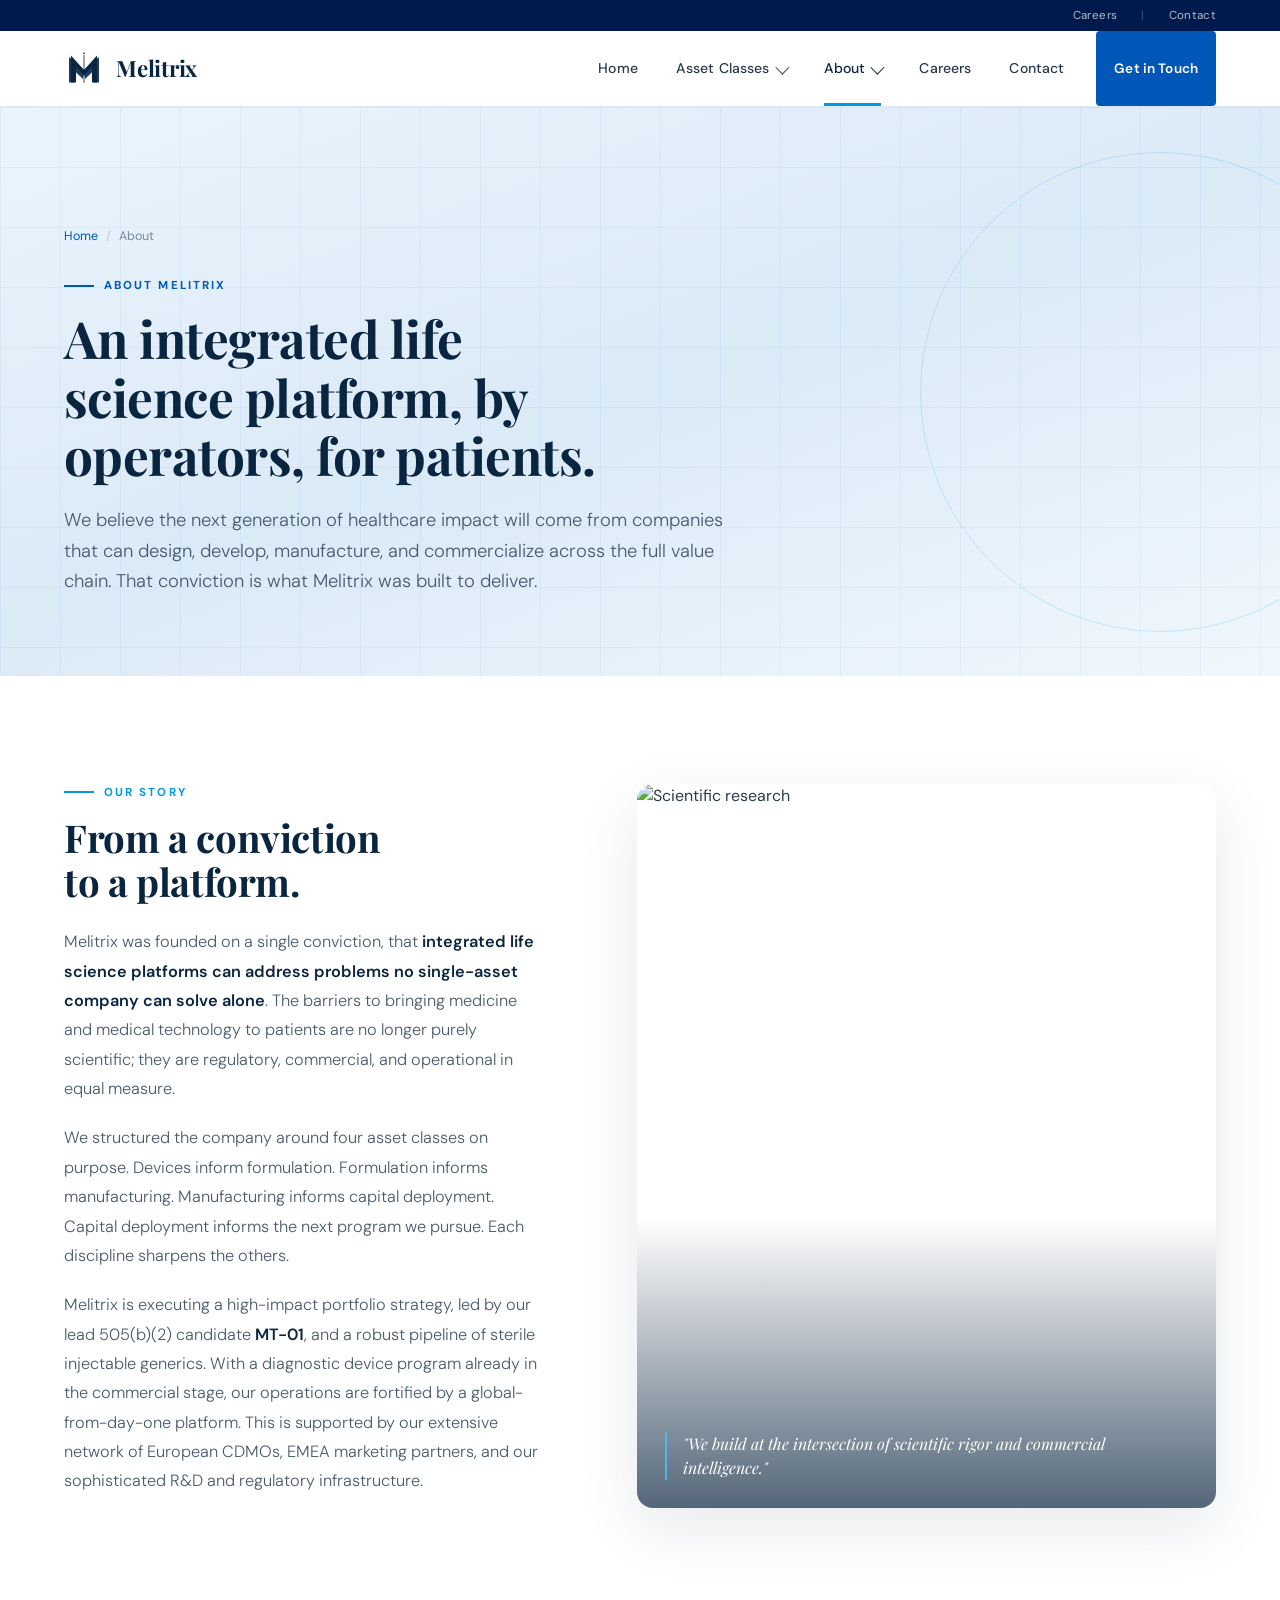
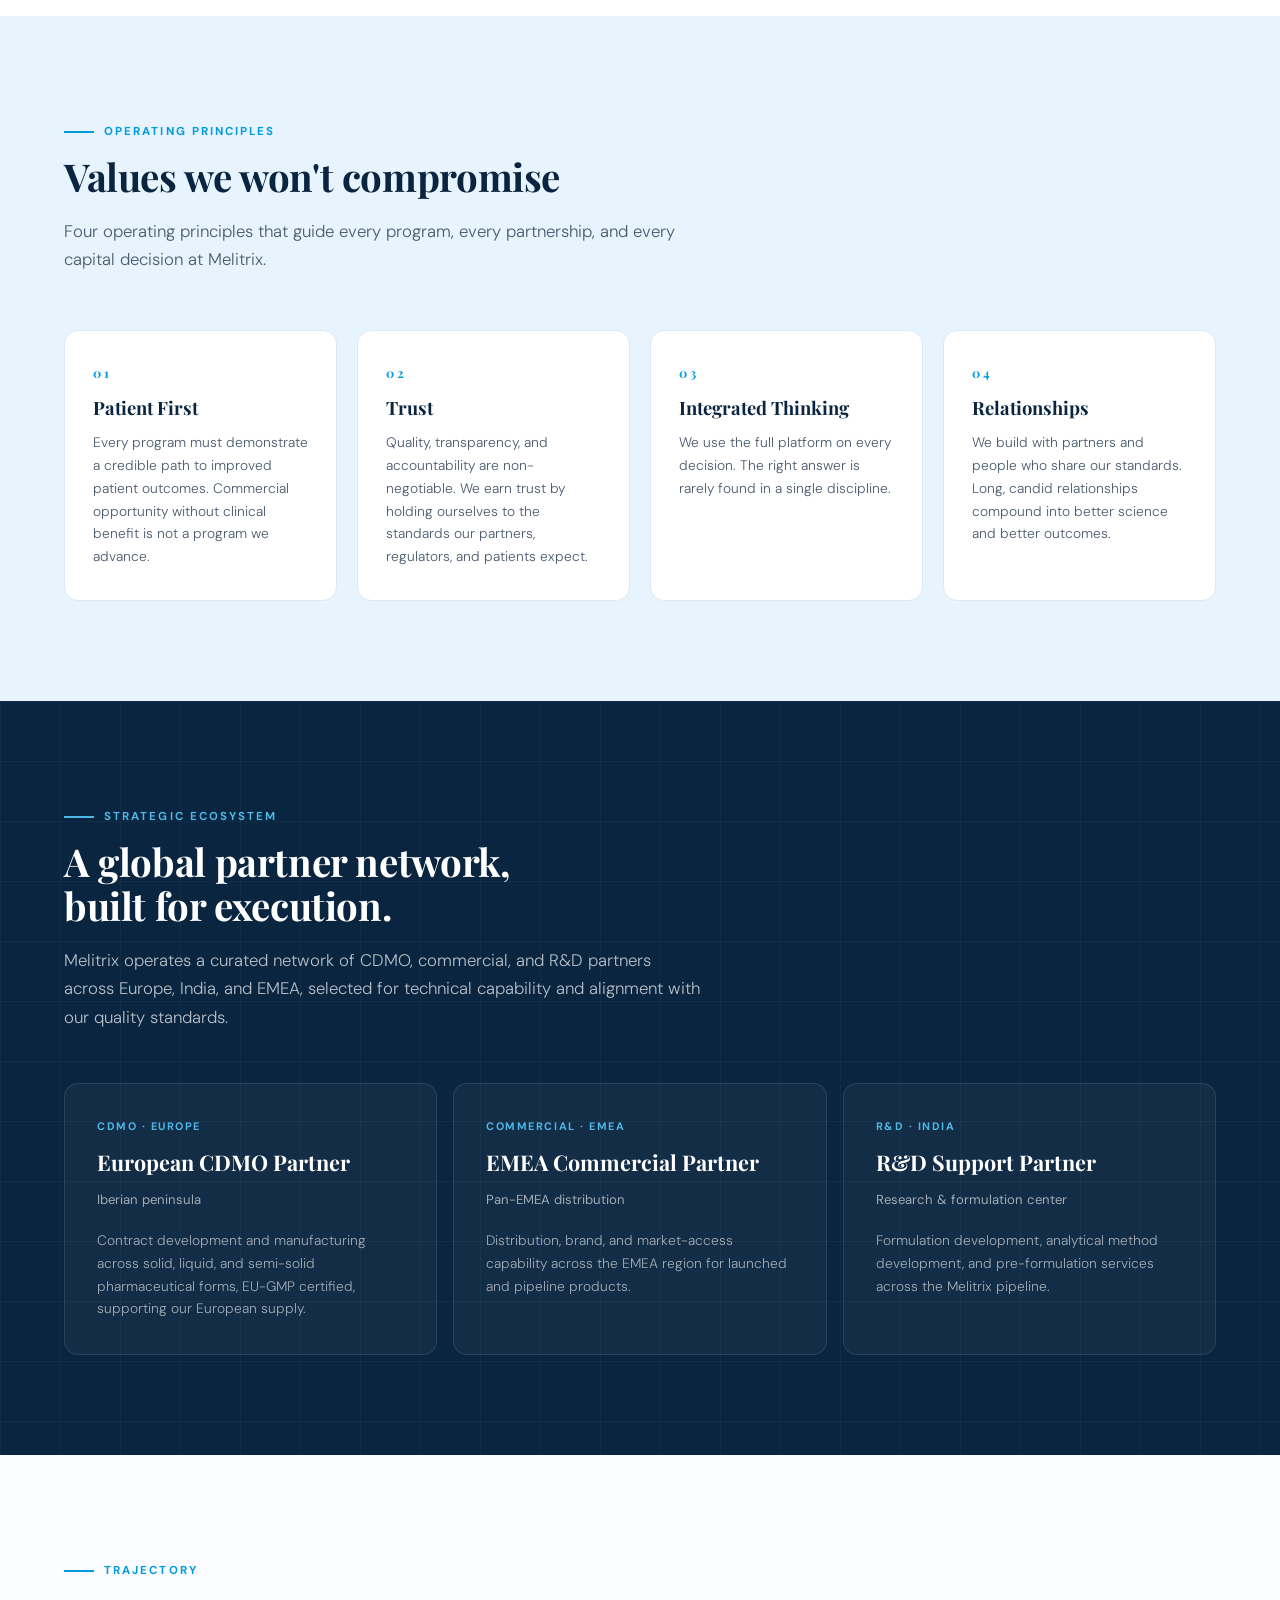
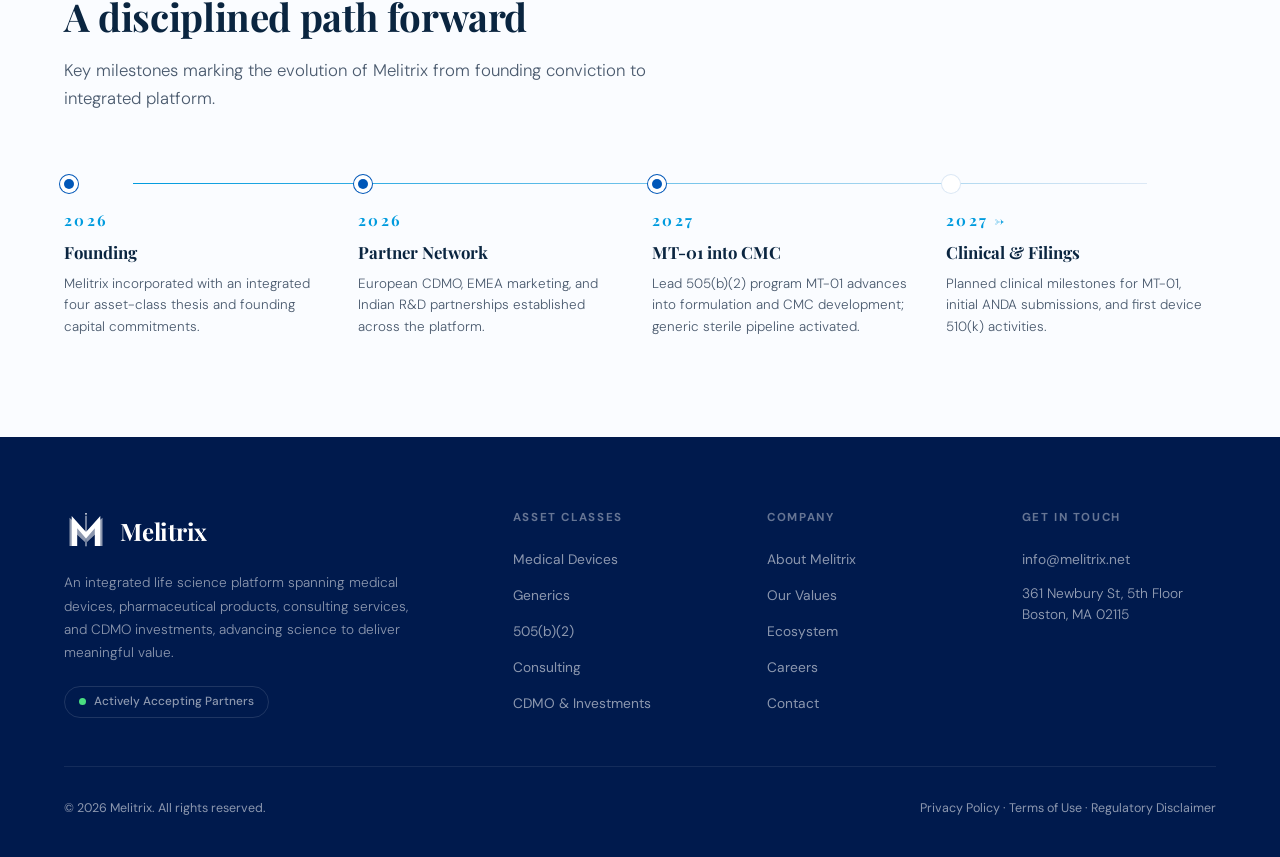
==== about.html @ f3d728bd "chore: initial site, 5 pages, static deploy ready" ====
<!DOCTYPE html>
<html lang="en">
<head>
<meta charset="UTF-8">
<meta name="viewport" content="width=device-width, initial-scale=1.0">
<title>Melitrix, About & Leadership</title>
<link href="https://fonts.googleapis.com/css2?family=Playfair+Display:wght@400;600;700&family=DM+Sans:ital,wght@0,300;0,400;0,500;0,600;1,300&display=swap" rel="stylesheet">
<link rel="stylesheet" href="assets/shared.css?v=2">
<style>
  /* ── STORY ── */
  .story-section { background: white; padding: 100px 5%; }
  .story-inner {
    max-width: 1240px; margin: 0 auto;
    display: grid; grid-template-columns: 1fr 1.2fr;
    gap: 90px; align-items: center;
  }
  .story-text p {
    font-size: 1.02rem;
    line-height: 1.8;
    color: var(--slate);
    font-weight: 300;
    margin-bottom: 20px;
    text-wrap: pretty;
  }
  .story-text p strong { color: var(--navy); font-weight: 600; }
  .story-image {
    position: relative;
    border-radius: 16px;
    overflow: hidden;
    aspect-ratio: 4 / 5;
    box-shadow: var(--shadow-lg);
  }
  .story-image img { width: 100%; height: 100%; object-fit: cover; }
  .story-image::after {
    content: '';
    position: absolute; bottom: 0; left: 0; right: 0;
    height: 40%;
    background: linear-gradient(180deg, transparent, rgba(10,37,64,0.7));
  }
  .story-image-quote {
    position: absolute;
    bottom: 28px; left: 28px; right: 28px;
    color: white;
    font-family: 'Playfair Display', serif;
    font-size: 1rem;
    font-style: italic;
    line-height: 1.5;
    z-index: 2;
    border-left: 2px solid var(--sky-light);
    padding-left: 16px;
  }

  /* ── VALUES ── */
  .values-section { background: var(--ice); padding: 100px 5%; }
  .values-grid {
    display: grid;
    grid-template-columns: repeat(4, 1fr);
    gap: 20px;
    margin-top: 56px;
  }
  .value-card {
    background: white;
    border: 1px solid var(--border);
    border-radius: 14px;
    padding: 32px 28px;
    transition: transform 0.2s, box-shadow 0.2s, border-color 0.2s;
  }
  .value-card:hover {
    transform: translateY(-4px);
    border-color: var(--sky);
    box-shadow: var(--shadow-md);
  }
  .value-num {
    font-family: 'Playfair Display', serif;
    font-size: 0.8rem;
    font-weight: 700;
    letter-spacing: 0.2em;
    color: var(--sky);
    margin-bottom: 12px;
  }
  .value-title {
    font-family: 'Playfair Display', serif;
    font-size: 1.15rem;
    font-weight: 700;
    color: var(--navy);
    margin-bottom: 10px;
  }
  .value-text {
    font-size: 0.86rem;
    line-height: 1.65;
    color: var(--slate);
    font-weight: 300;
  }

  /* ── FOUNDER CARD ── */
  .founder-card {
    margin-top: 56px;
    background: white;
    border: 1px solid var(--border);
    border-radius: 20px;
    overflow: hidden;
    box-shadow: var(--shadow-md);
    position: relative;
  }
  .founder-inner {
    display: grid;
    grid-template-columns: 420px 1fr;
    gap: 0;
    align-items: stretch;
  }
  .founder-portrait {
    position: relative;
    aspect-ratio: 4 / 5;
    background: linear-gradient(160deg, #f4f7fb 0%, #e6ecf3 100%);
    overflow: hidden;
    align-self: start;
  }
  .founder-portrait img {
    width: 100%;
    height: 100%;
    object-fit: cover;
    display: block;
  }
  .founder-portrait-meta {
    position: absolute;
    top: 28px;
    left: 28px;
    font-size: 0.7rem;
    font-weight: 700;
    letter-spacing: 0.18em;
    text-transform: uppercase;
    color: white;
    background: rgba(10, 37, 64, 0.82);
    backdrop-filter: blur(6px);
    -webkit-backdrop-filter: blur(6px);
    padding: 8px 14px;
    border-radius: 100px;
    z-index: 2;
    white-space: nowrap;
  }
  .founder-body {
    padding: 56px 60px 52px;
    display: flex;
    flex-direction: column;
    justify-content: center;
  }
  .founder-name {
    font-family: 'Playfair Display', serif;
    font-size: 2.4rem;
    font-weight: 700;
    color: var(--navy);
    letter-spacing: -0.02em;
    margin-bottom: 6px;
  }
  .founder-role {
    font-size: 0.8rem;
    font-weight: 700;
    color: var(--sky);
    letter-spacing: 0.12em;
    text-transform: uppercase;
    margin-bottom: 28px;
  }
  .founder-lede {
    font-size: 1rem;
    line-height: 1.75;
    color: var(--slate);
    font-weight: 300;
    margin-bottom: 18px;
    text-wrap: pretty;
    max-width: 620px;
  }
  .founder-lede strong {
    color: var(--navy);
    font-weight: 600;
  }
  .founder-quote {
    margin: 14px 0 0;
    padding: 22px 26px;
    border-left: 3px solid var(--sky);
    background: var(--paper);
    font-family: 'Playfair Display', serif;
    font-size: 1.1rem;
    font-style: italic;
    line-height: 1.55;
    color: var(--navy);
    max-width: 620px;
    border-radius: 0 10px 10px 0;
    text-wrap: pretty;
  }
  @media (max-width: 900px) {
    .founder-inner { grid-template-columns: 1fr; }
    .founder-portrait { min-height: 460px; aspect-ratio: 4 / 5; }
    .founder-body { padding: 40px 30px; }
    .founder-name { font-size: 1.8rem; }
  }

  /* ── LEADERSHIP ── */
  .leader-section { background: white; padding: 100px 5%; }
  .leader-grid {
    display: grid;
    grid-template-columns: repeat(3, 1fr);
    gap: 32px;
    margin-top: 56px;
  }
  .leader-card {
    background: white;
    border: 1px solid var(--border);
    border-radius: 14px;
    overflow: hidden;
    display: flex; flex-direction: column;
    transition: transform 0.2s, box-shadow 0.2s;
  }
  .leader-card:hover { transform: translateY(-4px); box-shadow: var(--shadow-md); }
  .leader-photo {
    aspect-ratio: 4 / 3;
    background: linear-gradient(135deg, var(--navy) 0%, var(--blue) 60%, var(--sky) 100%);
    position: relative;
    overflow: hidden;
  }
  .leader-photo img {
    width: 100%; height: 100%; object-fit: cover;
  }
  .leader-photo.placeholder {
    display: flex; align-items: center; justify-content: center;
  }
  .leader-photo.placeholder::before {
    content: '';
    position: absolute; inset: 0;
    background-image:
      linear-gradient(rgba(255,255,255,0.05) 1px, transparent 1px),
      linear-gradient(90deg, rgba(255,255,255,0.05) 1px, transparent 1px);
    background-size: 20px 20px;
  }
  .leader-initials {
    font-family: 'Playfair Display', serif;
    font-size: 3.5rem;
    font-weight: 700;
    color: rgba(255,255,255,0.9);
    position: relative;
    z-index: 2;
  }
  .leader-body { padding: 26px 28px; flex: 1; display: flex; flex-direction: column; }
  .leader-name {
    font-family: 'Playfair Display', serif;
    font-size: 1.3rem;
    font-weight: 700;
    color: var(--navy);
    margin-bottom: 4px;
  }
  .leader-role {
    font-size: 0.85rem;
    color: var(--sky);
    font-weight: 600;
    letter-spacing: 0.02em;
    margin-bottom: 14px;
  }
  .leader-bio {
    font-size: 0.85rem;
    line-height: 1.65;
    color: var(--slate);
    font-weight: 300;
    margin-bottom: 18px;
    flex: 1;
  }
  .leader-creds {
    display: flex; gap: 6px; flex-wrap: wrap;
  }
  .cred-pill {
    font-size: 0.68rem;
    font-weight: 600;
    letter-spacing: 0.04em;
    padding: 4px 10px;
    border-radius: 100px;
    background: var(--ice);
    color: var(--blue);
    border: 1px solid var(--border);
  }

  /* ── PARTNERS ── */
  .partner-section { background: var(--navy); color: white; padding: 100px 5%; position: relative; overflow: hidden; }
  .partner-section::before {
    content: ''; position: absolute; inset: 0;
    background-image:
      linear-gradient(rgba(255,255,255,0.03) 1px, transparent 1px),
      linear-gradient(90deg, rgba(255,255,255,0.03) 1px, transparent 1px);
    background-size: 60px 60px;
  }
  .partner-section > .container { position: relative; z-index: 2; }
  .partner-section .eyebrow { color: var(--sky-light); }
  .partner-section .eyebrow::before { background: var(--sky-light); }
  .partner-section .section-title { color: white; }
  .partner-section .section-lead { color: rgba(255,255,255,0.7); }
  .partner-cards {
    display: grid;
    grid-template-columns: repeat(3, 1fr);
    gap: 16px;
    margin-top: 52px;
  }
  .partner-entry {
    background: rgba(255,255,255,0.04);
    border: 1px solid rgba(255,255,255,0.1);
    border-radius: 14px;
    padding: 34px 32px;
    transition: background 0.2s, border-color 0.2s;
    display: flex; flex-direction: column; gap: 14px;
  }
  .partner-entry:hover {
    background: rgba(255,255,255,0.07);
    border-color: rgba(0,155,222,0.4);
  }
  .partner-role-tag {
    font-size: 0.68rem;
    font-weight: 700;
    letter-spacing: 0.14em;
    text-transform: uppercase;
    color: var(--sky-light);
  }
  .partner-company {
    font-family: 'Playfair Display', serif;
    font-size: 1.35rem;
    font-weight: 700;
    color: white;
    line-height: 1.25;
  }
  .partner-geo {
    font-size: 0.82rem;
    color: rgba(255,255,255,0.6);
    font-weight: 400;
  }
  .partner-desc {
    font-size: 0.86rem;
    line-height: 1.65;
    color: rgba(255,255,255,0.6);
    font-weight: 300;
    margin-top: 6px;
  }
  .partner-link {
    margin-top: auto;
    font-size: 0.8rem;
    font-weight: 600;
    color: var(--sky-light);
    text-decoration: none;
    letter-spacing: 0.03em;
  }
  .partner-link::after { content: ' →'; }
  .partner-link:hover { color: white; }

  /* ── TIMELINE ── */
  .timeline-section { background: var(--paper); padding: 100px 5%; }
  .timeline {
    display: grid;
    grid-template-columns: repeat(4, 1fr);
    gap: 24px;
    margin-top: 56px;
    position: relative;
  }
  .timeline::before {
    content: '';
    position: absolute;
    top: 14px; left: 6%; right: 6%;
    height: 1px;
    background: linear-gradient(90deg, var(--sky) 0%, var(--border) 100%);
  }
  .milestone {
    position: relative;
    padding-top: 40px;
  }
  .milestone::before {
    content: '';
    position: absolute;
    top: 10px; left: 0;
    width: 10px; height: 10px;
    border-radius: 50%;
    background: var(--blue);
    box-shadow: 0 0 0 4px white, 0 0 0 5px var(--blue);
  }
  .milestone.future::before {
    background: white;
    box-shadow: 0 0 0 4px white, 0 0 0 5px var(--border);
  }
  .milestone-date {
    font-family: 'Playfair Display', serif;
    font-size: 0.95rem;
    font-weight: 700;
    color: var(--sky);
    letter-spacing: 0.15em;
    margin-bottom: 8px;
  }
  .milestone-title {
    font-family: 'Playfair Display', serif;
    font-size: 1.05rem;
    font-weight: 700;
    color: var(--navy);
    margin-bottom: 8px;
  }
  .milestone-text {
    font-size: 0.84rem;
    line-height: 1.6;
    color: var(--slate);
    font-weight: 300;
  }

  @media (max-width: 900px) {
    .story-inner { grid-template-columns: 1fr; gap: 40px; }
    .values-grid { grid-template-columns: 1fr 1fr; }
    .leader-grid, .partner-cards { grid-template-columns: 1fr; }
    .timeline { grid-template-columns: 1fr 1fr; gap: 32px; }
    .timeline::before { display: none; }
  }
  @media (max-width: 600px) {
    .values-grid { grid-template-columns: 1fr; }
    .timeline { grid-template-columns: 1fr; }
  }
</style>
</head>
<body>

<div id="site-nav"></div>

<header class="page-header" data-screen-label="About / Header">
  <div class="container">
    <div class="crumb reveal">
      <a href="index.html">Home</a>
      <span class="crumb-sep">/</span>
      <span>About</span>
    </div>
    <div class="eyebrow reveal">About Melitrix</div>
    <h1 class="reveal reveal-delay-1">An integrated life science platform, by operators, for patients.</h1>
    <p class="page-sub reveal reveal-delay-2">We believe the next generation of healthcare impact will come from companies that can design, develop, manufacture, and commercialize across the full value chain. That conviction is what Melitrix was built to deliver.</p>
  </div>
</header>

<!-- STORY -->
<section class="story-section" id="story" data-screen-label="About / Story">
  <div class="story-inner">
    <div class="story-text">
      <div class="eyebrow reveal">Our Story</div>
      <h2 class="section-title reveal reveal-delay-1" style="margin-bottom: 24px;">From a conviction to a platform.</h2>
      <p class="reveal reveal-delay-2">Melitrix was founded on a single conviction, that <strong>integrated life science platforms can address problems no single-asset company can solve alone</strong>. The barriers to bringing medicine and medical technology to patients are no longer purely scientific; they are regulatory, commercial, and operational in equal measure.</p>
      <p class="reveal reveal-delay-2">We structured the company around four asset classes on purpose. Devices inform formulation. Formulation informs manufacturing. Manufacturing informs capital deployment. Capital deployment informs the next program we pursue. Each discipline sharpens the others.</p>
      <p class="reveal reveal-delay-3">Melitrix is executing a high-impact portfolio strategy, led by our lead 505(b)(2) candidate <strong>MT-01</strong>, and a robust pipeline of sterile injectable generics. With a diagnostic device program already in the commercial stage, our operations are fortified by a global-from-day-one platform. This is supported by our extensive network of European CDMOs, EMEA marketing partners, and our sophisticated R&amp;D and regulatory infrastructure.</p>
    </div>
    <div class="story-image reveal reveal-delay-1">
      <img src="https://images.unsplash.com/photo-1579165466741-7f35e4755660?w=900&q=80" alt="Scientific research">
      <div class="story-image-quote">"We build at the intersection of scientific rigor and commercial intelligence."</div>
    </div>
  </div>
</section>

<!-- VALUES -->
<section class="values-section" id="values" data-screen-label="About / Values">
  <div class="container">
    <div class="section-head">
      <div class="eyebrow reveal">Operating Principles</div>
      <h2 class="section-title reveal reveal-delay-1">Values we won't compromise</h2>
      <p class="section-lead reveal reveal-delay-2">Four operating principles that guide every program, every partnership, and every capital decision at Melitrix.</p>
    </div>
    <div class="values-grid">
      <div class="value-card reveal">
        <div class="value-num">01</div>
        <div class="value-title">Patient First</div>
        <p class="value-text">Every program must demonstrate a credible path to improved patient outcomes. Commercial opportunity without clinical benefit is not a program we advance.</p>
      </div>
      <div class="value-card reveal reveal-delay-1">
        <div class="value-num">02</div>
        <div class="value-title">Trust</div>
        <p class="value-text">Quality, transparency, and accountability are non-negotiable. We earn trust by holding ourselves to the standards our partners, regulators, and patients expect.</p>
      </div>
      <div class="value-card reveal reveal-delay-2">
        <div class="value-num">03</div>
        <div class="value-title">Integrated Thinking</div>
        <p class="value-text">We use the full platform on every decision. The right answer is rarely found in a single discipline.</p>
      </div>
      <div class="value-card reveal reveal-delay-3">
        <div class="value-num">04</div>
        <div class="value-title">Relationships</div>
        <p class="value-text">We build with partners and people who share our standards. Long, candid relationships compound into better science and better outcomes.</p>
      </div>
    </div>
  </div>
</section>

<!-- PARTNERS -->
<section class="partner-section" id="partners" data-screen-label="About / Partners">
  <div class="container">
    <div class="section-head">
      <div class="eyebrow reveal">Strategic Ecosystem</div>
      <h2 class="section-title reveal reveal-delay-1">A global partner network,<br>built for execution.</h2>
      <p class="section-lead reveal reveal-delay-2">Melitrix operates a curated network of CDMO, commercial, and R&amp;D partners across Europe, India, and EMEA, selected for technical capability and alignment with our quality standards.</p>
    </div>
    <div class="partner-cards">

      <div class="partner-entry reveal">
        <div class="partner-role-tag">CDMO &middot; Europe</div>
        <div class="partner-company">European CDMO Partner</div>
        <div class="partner-geo">Iberian peninsula</div>
        <p class="partner-desc">Contract development and manufacturing across solid, liquid, and semi-solid pharmaceutical forms, EU-GMP certified, supporting our European supply.</p>
      </div>

      <div class="partner-entry reveal reveal-delay-1">
        <div class="partner-role-tag">Commercial &middot; EMEA</div>
        <div class="partner-company">EMEA Commercial Partner</div>
        <div class="partner-geo">Pan-EMEA distribution</div>
        <p class="partner-desc">Distribution, brand, and market-access capability across the EMEA region for launched and pipeline products.</p>
      </div>

      <div class="partner-entry reveal reveal-delay-2">
        <div class="partner-role-tag">R&amp;D &middot; India</div>
        <div class="partner-company">R&amp;D Support Partner</div>
        <div class="partner-geo">Research &amp; formulation center</div>
        <p class="partner-desc">Formulation development, analytical method development, and pre-formulation services across the Melitrix pipeline.</p>
      </div>

    </div>
  </div>
</section>

<!-- TIMELINE -->
<section class="timeline-section" data-screen-label="About / Timeline">
  <div class="container">
    <div class="section-head">
      <div class="eyebrow reveal">Trajectory</div>
      <h2 class="section-title reveal reveal-delay-1">A disciplined path forward</h2>
      <p class="section-lead reveal reveal-delay-2">Key milestones marking the evolution of Melitrix from founding conviction to integrated platform.</p>
    </div>
    <div class="timeline">
      <div class="milestone reveal">
        <div class="milestone-date">2026</div>
        <div class="milestone-title">Founding</div>
        <p class="milestone-text">Melitrix incorporated with an integrated four asset-class thesis and founding capital commitments.</p>
      </div>
      <div class="milestone reveal reveal-delay-1">
        <div class="milestone-date">2026</div>
        <div class="milestone-title">Partner Network</div>
        <p class="milestone-text">European CDMO, EMEA marketing, and Indian R&amp;D partnerships established across the platform.</p>
      </div>
      <div class="milestone reveal reveal-delay-2">
        <div class="milestone-date">2027</div>
        <div class="milestone-title">MT-01 into CMC</div>
        <p class="milestone-text">Lead 505(b)(2) program MT-01 advances into formulation and CMC development; generic sterile pipeline activated.</p>
      </div>
      <div class="milestone future reveal reveal-delay-3">
        <div class="milestone-date">2027 →</div>
        <div class="milestone-title">Clinical &amp; Filings</div>
        <p class="milestone-text">Planned clinical milestones for MT-01, initial ANDA submissions, and first device 510(k) activities.</p>
      </div>
    </div>
  </div>
</section>

<footer class="site-footer" id="site-footer"></footer>
<div id="site-tweaks"></div>

<script src="assets/chrome.js"></script>
<script src="assets/shared.js"></script>
<script>MelitrixChrome.mount('about');</script>
</body>
</html>
---- assets/shared.css ----
/* ═══════════════════════════════════════════════
   MELITRIX, Shared stylesheet
   Pfizer-inspired: navy/sky, clean, science-forward
   ═══════════════════════════════════════════════ */

:root {
  --navy: #0a2540;
  --navy-deep: #001a4d;
  --blue: #0057b8;
  --blue-bright: #0071ce;
  --sky: #009bde;
  --sky-light: #4db8e8;
  --ice: #e8f4fd;
  --ice-deep: #d4e8f8;
  --white: #ffffff;
  --paper: #fafcff;
  --slate: #4a5a6e;
  --slate-dark: #2b3a4f;
  --light-slate: #7a8999;
  --border: #dce8f5;
  --border-soft: #edf3fa;
  --gold: #c9a84c;
  --green: #4ade80;

  --shadow-sm: 0 2px 8px rgba(10,37,64,0.06);
  --shadow-md: 0 8px 24px rgba(10,37,64,0.08);
  --shadow-lg: 0 20px 60px rgba(10,37,64,0.1);
}

/* ── Color treatment: LIGHTER Pfizer blue ── */
body[data-theme="light-blue"] {
  --navy: #004b93;
  --navy-deep: #003d7a;
  --blue: #0071ce;
  --sky: #2aa3e3;
}

/* ── Color treatment: DEEPER navy ── */
body[data-theme="deep-navy"] {
  --navy: #001a4d;
  --navy-deep: #000d2e;
  --blue: #003d82;
  --sky: #0085c8;
}

*, *::before, *::after { box-sizing: border-box; margin: 0; padding: 0; }
html { scroll-behavior: smooth; }

body {
  font-family: 'DM Sans', sans-serif;
  background: var(--white);
  color: var(--slate-dark);
  overflow-x: hidden;
  line-height: 1.5;
}

/* ── TYPE ── */
h1, h2, h3, h4 {
  font-family: 'Playfair Display', serif;
  color: var(--navy);
  line-height: 1.15;
  letter-spacing: -0.01em;
}

a { color: var(--blue); }

/* ══════════════════════════════════════════════
   NAV, Pfizer-style with mega menu
   ══════════════════════════════════════════════ */
.top-utility {
  background: var(--navy-deep);
  color: rgba(255,255,255,0.7);
  font-size: 0.72rem;
  padding: 7px 5%;
  display: flex; justify-content: flex-end; gap: 24px;
  letter-spacing: 0.03em;
}
.top-utility a {
  color: rgba(255,255,255,0.7);
  text-decoration: none;
  transition: color 0.2s;
}
.top-utility a:hover { color: white; }
.utility-divider { color: rgba(255,255,255,0.25); }

nav.main-nav {
  position: sticky; top: 0; z-index: 100;
  display: flex; align-items: center; justify-content: space-between;
  padding: 0 5%;
  height: 76px;
  background: rgba(255,255,255,0.98);
  border-bottom: 1px solid var(--border);
  backdrop-filter: blur(12px);
}
.nav-logo {
  display: flex; align-items: center; gap: 12px;
  text-decoration: none;
}
.logo-mark {
  width: 40px; height: 40px;
  display: inline-flex;
  align-items: center;
  justify-content: center;
  flex-shrink: 0;
}
.logo-mark svg { width: 100%; height: 100%; display: block; }
.logo-wordmark {
  font-family: 'Playfair Display', serif;
  font-size: 1.4rem;
  font-weight: 700;
  color: var(--navy);
  letter-spacing: -0.01em;
}
.logo-wordmark span { color: inherit; }

.nav-menu {
  display: flex; gap: 2px; list-style: none;
  height: 100%;
  align-items: stretch;
}
.nav-menu > li {
  display: flex; align-items: center;
  position: relative;
}
.nav-menu > li > a {
  text-decoration: none;
  font-size: 0.88rem;
  font-weight: 500;
  color: var(--slate-dark);
  letter-spacing: 0.01em;
  padding: 0 18px;
  height: 100%;
  display: flex; align-items: center; gap: 6px;
  transition: color 0.2s;
  position: relative;
}
.nav-menu > li > a::after {
  content: ''; position: absolute; bottom: 0; left: 18px; right: 18px;
  height: 3px; background: var(--sky);
  transform: scaleX(0); transform-origin: left;
  transition: transform 0.25s ease;
}
.nav-menu > li:hover > a,
.nav-menu > li > a.active { color: var(--navy); }
.nav-menu > li:hover > a::after,
.nav-menu > li > a.active::after { transform: scaleX(1); }

.chev {
  width: 10px; height: 10px;
  border-right: 1.5px solid currentColor;
  border-bottom: 1.5px solid currentColor;
  transform: rotate(45deg) translateY(-2px);
  transition: transform 0.2s;
}
.nav-menu > li:hover .chev { transform: rotate(225deg) translateY(-2px); }

.mega {
  position: absolute;
  top: 100%; left: 50%;
  transform: translateX(-50%) translateY(6px);
  min-width: 640px;
  background: white;
  border: 1px solid var(--border);
  border-top: 3px solid var(--sky);
  border-radius: 0 0 12px 12px;
  box-shadow: var(--shadow-lg);
  padding: 32px;
  opacity: 0;
  visibility: hidden;
  transition: opacity 0.2s, transform 0.2s, visibility 0.2s;
  display: grid; grid-template-columns: 1fr 1fr;
  gap: 28px 36px;
}
.nav-menu > li:hover .mega {
  opacity: 1;
  visibility: visible;
  transform: translateX(-50%) translateY(0);
}
.mega-col-title {
  font-family: 'Playfair Display', serif;
  font-size: 0.75rem;
  font-weight: 700;
  letter-spacing: 0.15em;
  text-transform: uppercase;
  color: var(--sky);
  margin-bottom: 14px;
  padding-bottom: 10px;
  border-bottom: 1px solid var(--border-soft);
}
.mega a {
  display: block;
  padding: 9px 0;
  text-decoration: none;
  font-size: 0.88rem;
  color: var(--slate-dark);
  font-weight: 500;
  transition: color 0.15s, padding 0.15s;
}
.mega a:hover { color: var(--blue); padding-left: 6px; }
.mega-desc {
  display: block;
  font-size: 0.78rem;
  color: var(--light-slate);
  font-weight: 400;
  margin-top: 2px;
}
.mega-feature {
  grid-column: 1 / -1;
  background: linear-gradient(135deg, var(--ice) 0%, var(--white) 100%);
  border: 1px solid var(--border);
  border-radius: 8px;
  padding: 18px 22px;
  display: flex; align-items: center; justify-content: space-between;
  gap: 16px;
  margin-top: 6px;
}
.mega-feature-text { font-size: 0.85rem; color: var(--slate-dark); }
.mega-feature-text strong { color: var(--navy); font-weight: 600; }
.mega-feature-link {
  font-size: 0.8rem;
  font-weight: 600;
  color: var(--blue);
  text-decoration: none;
  white-space: nowrap;
}
.mega-feature-link::after { content: ' →'; }

.nav-cta {
  background: var(--blue);
  color: white !important;
  padding: 10px 22px;
  border-radius: 4px;
  font-weight: 600 !important;
  font-size: 0.85rem !important;
  text-decoration: none;
  letter-spacing: 0.02em;
  transition: background 0.2s, transform 0.15s;
  margin-left: 12px;
}
.nav-cta:hover { background: var(--navy); transform: translateY(-1px); }

/* ══════════════════════════════════════════════
   SHARED PAGE PRIMITIVES
   ══════════════════════════════════════════════ */
section { padding: 100px 5%; }
.container { max-width: 1240px; margin: 0 auto; }

.eyebrow {
  font-size: 0.72rem;
  font-weight: 700;
  letter-spacing: 0.18em;
  text-transform: uppercase;
  color: var(--sky);
  margin-bottom: 14px;
  display: inline-flex; align-items: center; gap: 10px;
}
.eyebrow::before {
  content: ''; display: block;
  width: 30px; height: 2px;
  background: var(--sky);
}

.section-title {
  font-size: clamp(1.9rem, 3vw, 2.7rem);
  font-weight: 700;
  color: var(--navy);
  line-height: 1.15;
  margin-bottom: 18px;
  text-wrap: balance;
}
.section-lead {
  font-size: 1.05rem;
  line-height: 1.7;
  color: var(--slate);
  font-weight: 300;
  max-width: 640px;
  text-wrap: pretty;
}

/* Buttons */
.btn {
  display: inline-flex; align-items: center; gap: 8px;
  padding: 13px 28px;
  border-radius: 4px;
  font-size: 0.88rem;
  font-weight: 600;
  text-decoration: none;
  border: 2px solid transparent;
  cursor: pointer;
  transition: background 0.2s, transform 0.15s, border-color 0.2s;
  letter-spacing: 0.02em;
  font-family: inherit;
}
.btn-primary { background: var(--blue); color: white; border-color: var(--blue); }
.btn-primary:hover { background: var(--navy); border-color: var(--navy); transform: translateY(-1px); }
.btn-outline { background: transparent; color: var(--blue); border-color: var(--blue); }
.btn-outline:hover { background: var(--blue); color: white; transform: translateY(-1px); }
.btn-white { background: white; color: var(--navy); border-color: white; }
.btn-white:hover { transform: translateY(-2px); box-shadow: 0 8px 24px rgba(0,0,0,0.2); }
.btn-ghost { background: transparent; color: white; border-color: rgba(255,255,255,0.5); }
.btn-ghost:hover { border-color: white; background: rgba(255,255,255,0.08); }

/* Page header (inner pages) */
.page-header {
  position: relative;
  padding: 120px 5% 80px;
  background: linear-gradient(160deg, #eaf4fc 0%, #dbeaf7 50%, #f0f7fd 100%);
  overflow: hidden;
}
.page-header::before {
  content: '';
  position: absolute; inset: 0;
  background-image:
    linear-gradient(rgba(0,87,184,0.05) 1px, transparent 1px),
    linear-gradient(90deg, rgba(0,87,184,0.05) 1px, transparent 1px);
  background-size: 60px 60px;
  pointer-events: none;
}
.page-header::after {
  content: '';
  position: absolute;
  right: -120px; top: 50%;
  transform: translateY(-50%);
  width: 480px; height: 480px;
  border-radius: 50%;
  border: 1px solid rgba(0,155,222,0.18);
}
.page-header .container { position: relative; z-index: 2; }
.page-header .eyebrow { color: var(--blue); }
.page-header .eyebrow::before { background: var(--blue); }
.page-header h1 {
  font-size: clamp(2.4rem, 4vw, 3.4rem);
  font-weight: 700;
  color: var(--navy);
  margin-bottom: 20px;
  max-width: 780px;
  text-wrap: balance;
}
.page-header .page-sub {
  font-size: 1.15rem;
  line-height: 1.65;
  color: var(--slate);
  font-weight: 300;
  max-width: 680px;
  text-wrap: pretty;
}

/* Breadcrumb */
.crumb {
  font-size: 0.78rem;
  color: var(--light-slate);
  margin-bottom: 24px;
  display: flex; gap: 8px; align-items: center;
}
.crumb a { color: var(--blue); text-decoration: none; }
.crumb a:hover { text-decoration: underline; }
.crumb-sep { opacity: 0.4; }

/* ══════════════════════════════════════════════
   FOOTER
   ══════════════════════════════════════════════ */
footer.site-footer {
  background: var(--navy-deep);
  padding: 72px 5% 40px;
  color: rgba(255,255,255,0.55);
}
.footer-inner {
  max-width: 1240px; margin: 0 auto;
  display: grid; grid-template-columns: 2fr 1fr 1fr 1fr;
  gap: 60px;
  padding-bottom: 48px;
  border-bottom: 1px solid rgba(255,255,255,0.08);
  margin-bottom: 32px;
}
.footer-brand .logo-wordmark { color: white; font-size: 1.5rem; margin-bottom: 18px; display: inline-block; }
.footer-brand p { font-size: 0.85rem; line-height: 1.7; font-weight: 300; max-width: 360px; }
.footer-col-title {
  font-size: 0.72rem;
  font-weight: 700;
  letter-spacing: 0.14em;
  text-transform: uppercase;
  color: rgba(255,255,255,0.4);
  margin-bottom: 20px;
}
.footer-links { list-style: none; display: flex; flex-direction: column; gap: 12px; }
.footer-links a {
  text-decoration: none;
  font-size: 0.86rem;
  color: rgba(255,255,255,0.55);
  transition: color 0.2s;
}
.footer-links a:hover { color: white; }
.footer-addr {
  font-size: 0.86rem;
  font-weight: 300;
  color: rgba(255,255,255,0.6);
  line-height: 1.55;
}
.footer-bottom {
  max-width: 1240px; margin: 0 auto;
  display: flex; justify-content: space-between; align-items: center;
  font-size: 0.78rem;
  flex-wrap: wrap; gap: 12px;
}
.footer-badge {
  display: inline-flex; align-items: center; gap: 8px;
  padding: 6px 14px;
  border-radius: 100px;
  border: 1px solid rgba(255,255,255,0.12);
  font-size: 0.74rem;
  font-weight: 500;
  margin-top: 22px;
}
.dot-live {
  width: 7px; height: 7px; border-radius: 50%;
  background: var(--green);
  animation: pulse-live 2s infinite;
  box-shadow: 0 0 0 0 var(--green);
}
@keyframes pulse-live {
  0%, 100% { opacity: 1; }
  50% { opacity: 0.4; }
}

/* ══════════════════════════════════════════════
   SCROLL REVEAL
   ══════════════════════════════════════════════ */
.reveal {
  opacity: 0;
  transform: translateY(28px);
  transition: opacity 0.65s ease, transform 0.65s ease;
}
.reveal.visible {
  opacity: 1;
  transform: translateY(0);
}
.reveal-delay-1 { transition-delay: 0.1s; }
.reveal-delay-2 { transition-delay: 0.2s; }
.reveal-delay-3 { transition-delay: 0.3s; }
.reveal-delay-4 { transition-delay: 0.4s; }

/* ══════════════════════════════════════════════
   RESPONSIVE
   ══════════════════════════════════════════════ */
@media (max-width: 1024px) {
  .nav-menu { display: none; }
  .top-utility { display: none; }
  .footer-inner { grid-template-columns: 1fr 1fr; gap: 40px; }
}
@media (max-width: 640px) {
  section { padding: 72px 5%; }
  .page-header { padding: 80px 5% 60px; }
  .footer-inner { grid-template-columns: 1fr; }
  .footer-bottom { flex-direction: column; align-items: flex-start; }
}

/* ══════════════════════════════════════════════
   TWEAKS PANEL
   ══════════════════════════════════════════════ */
#tweaks-panel {
  position: fixed;
  right: 20px; bottom: 20px;
  z-index: 999;
  background: white;
  border: 1px solid var(--border);
  border-radius: 12px;
  box-shadow: var(--shadow-lg);
  padding: 20px;
  width: 280px;
  display: none;
  font-family: 'DM Sans', sans-serif;
}
#tweaks-panel.open { display: block; }
#tweaks-panel h4 {
  font-family: 'DM Sans', sans-serif;
  font-size: 0.85rem;
  font-weight: 700;
  color: var(--navy);
  margin-bottom: 14px;
  letter-spacing: 0.04em;
  text-transform: uppercase;
  display: flex; justify-content: space-between; align-items: center;
}
.tweak-group { margin-bottom: 18px; }
.tweak-group:last-child { margin-bottom: 0; }
.tweak-label {
  font-size: 0.72rem;
  font-weight: 600;
  color: var(--slate);
  margin-bottom: 8px;
  letter-spacing: 0.05em;
  text-transform: uppercase;
}
.tweak-options {
  display: flex; gap: 6px; flex-wrap: wrap;
}
.tweak-btn {
  flex: 1;
  padding: 8px 10px;
  border: 1px solid var(--border);
  background: white;
  border-radius: 6px;
  font-size: 0.78rem;
  font-weight: 500;
  color: var(--slate);
  cursor: pointer;
  transition: all 0.15s;
  font-family: inherit;
  text-align: center;
  min-width: 0;
}
.tweak-btn:hover { border-color: var(--blue); color: var(--blue); }
.tweak-btn.active {
  background: var(--blue);
  color: white;
  border-color: var(--blue);
}
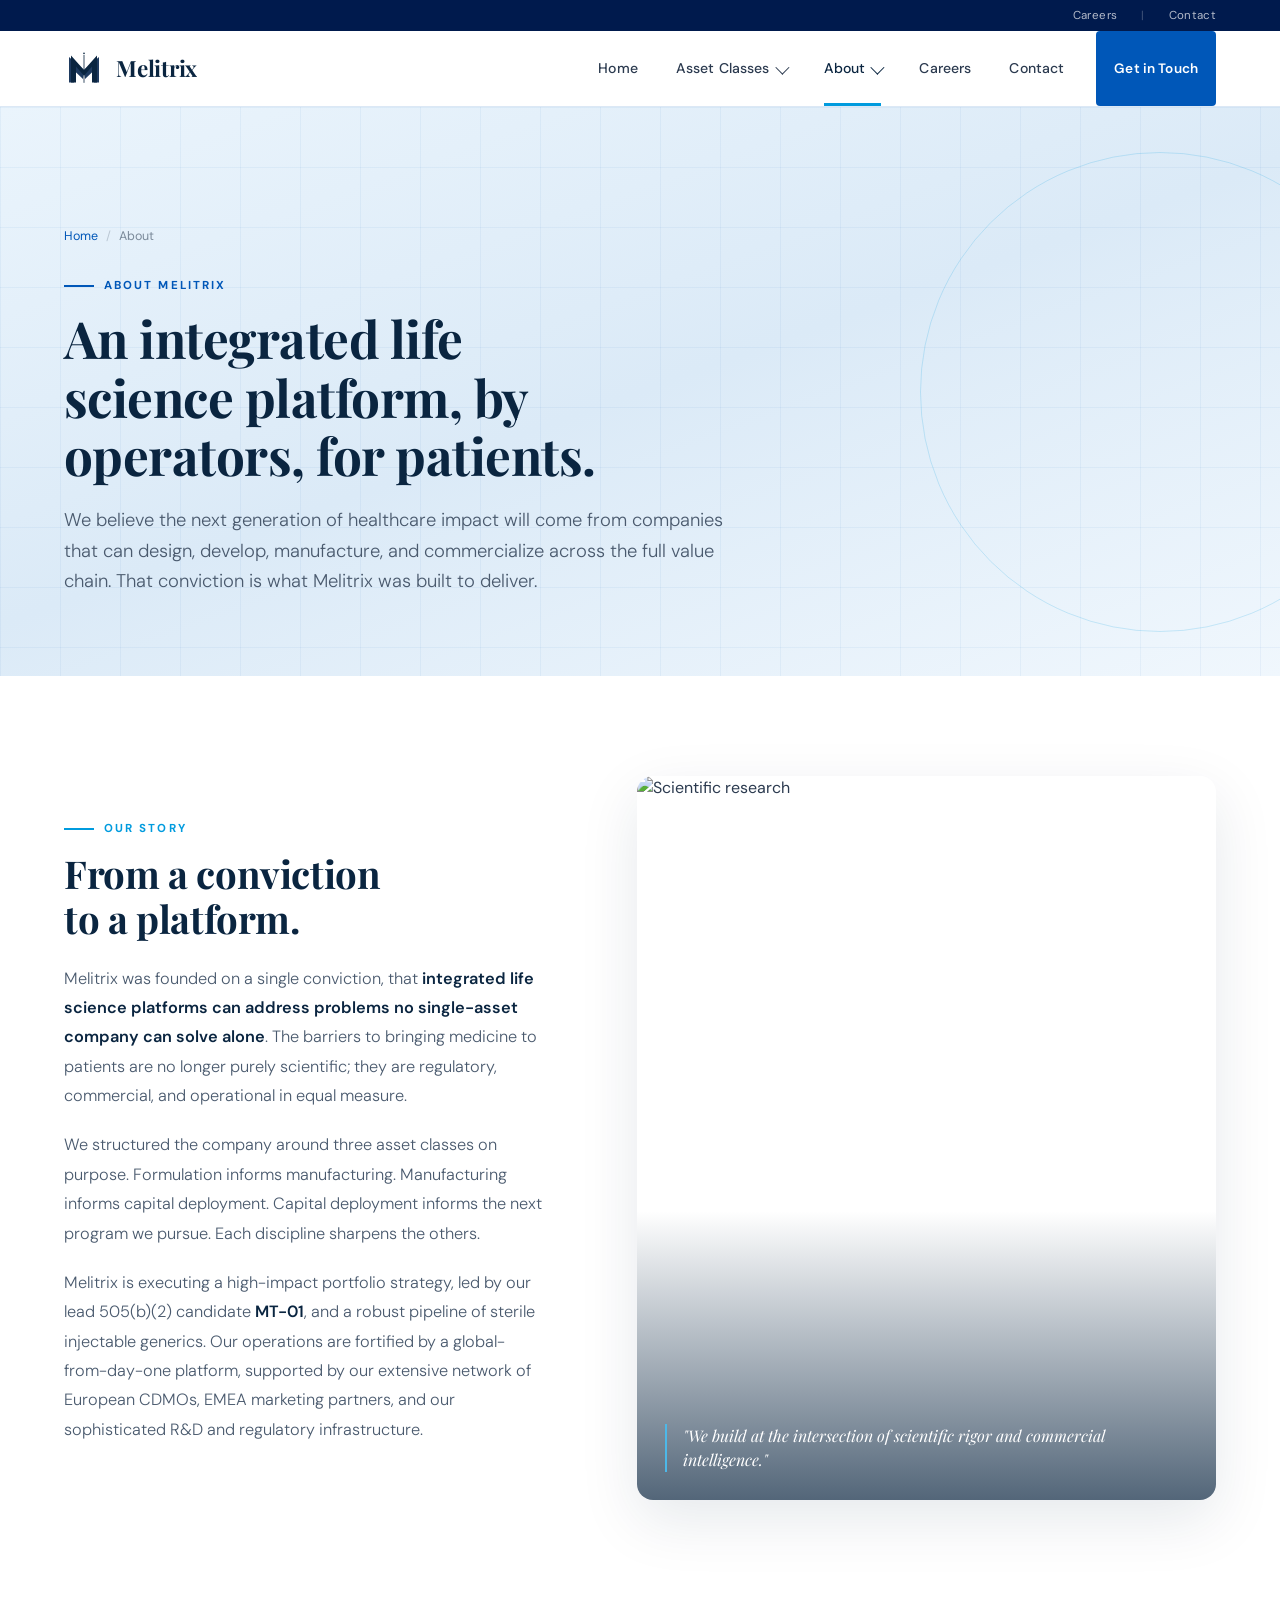
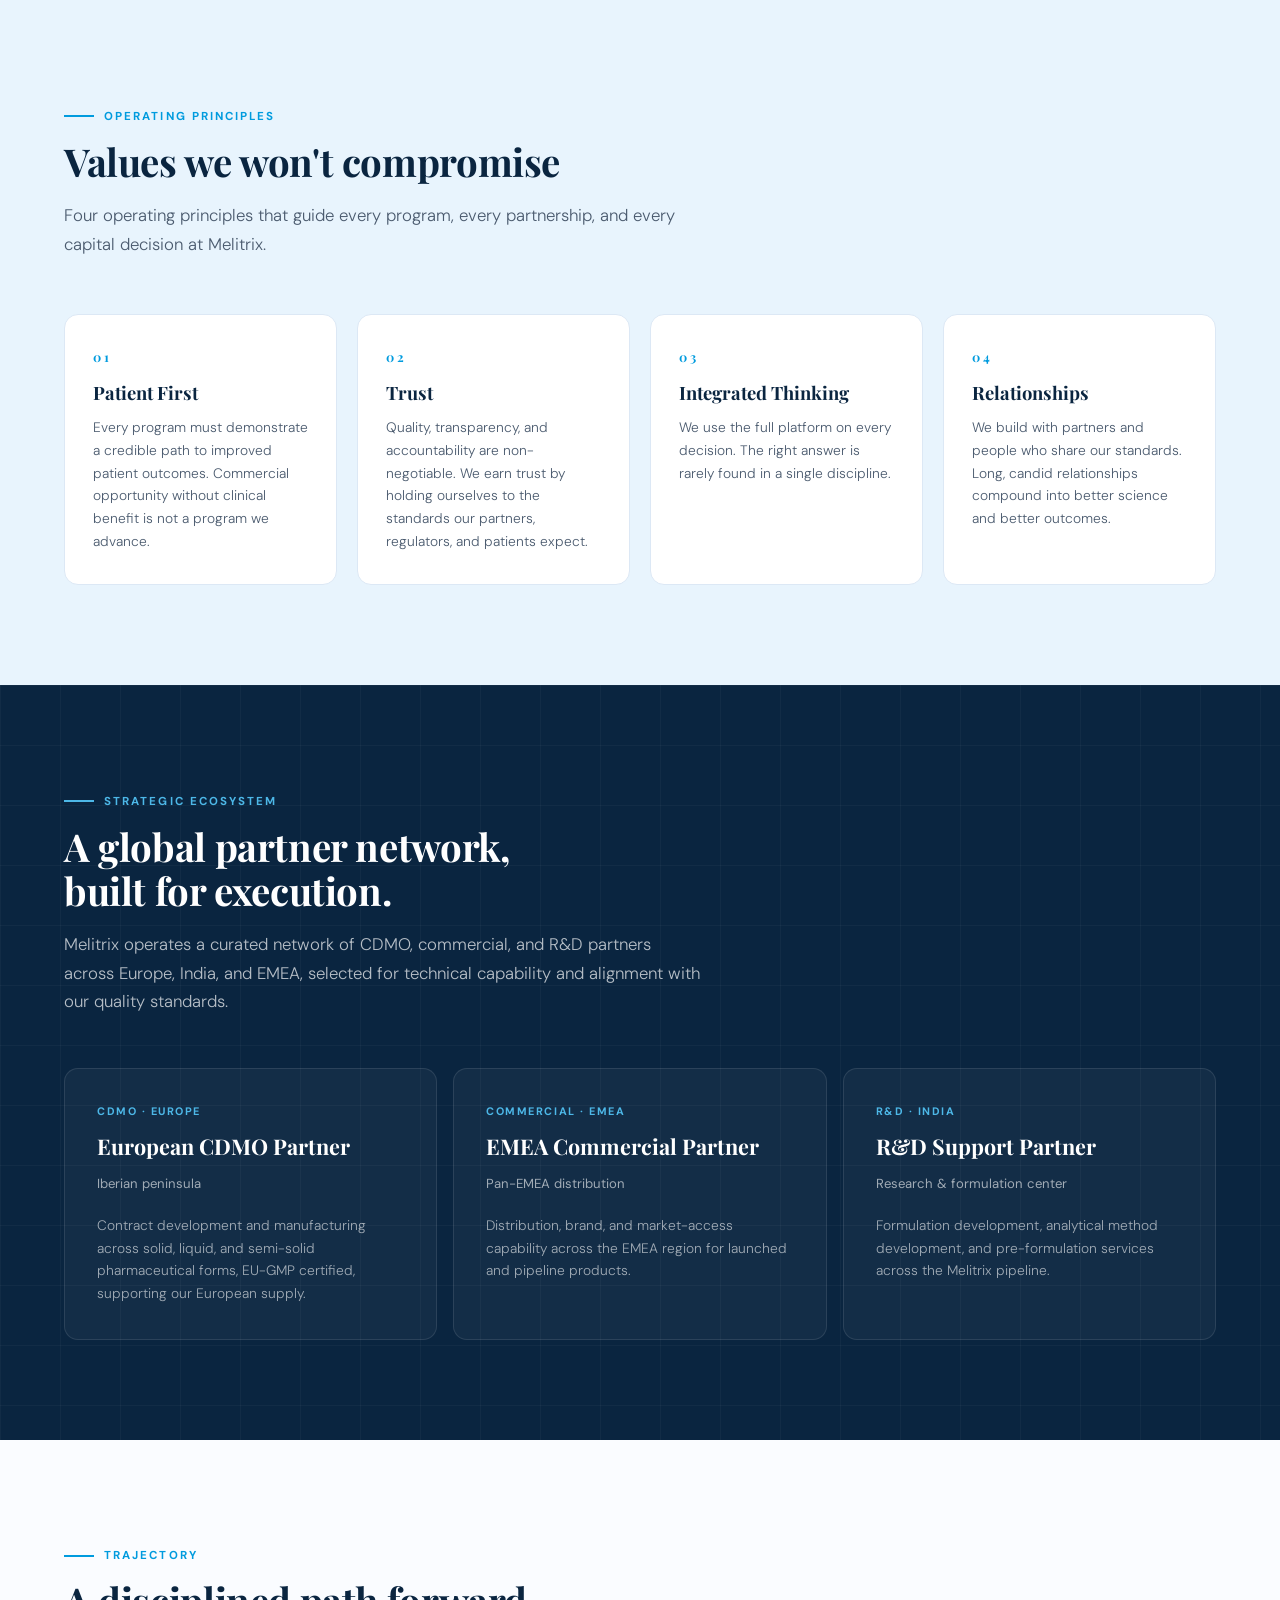
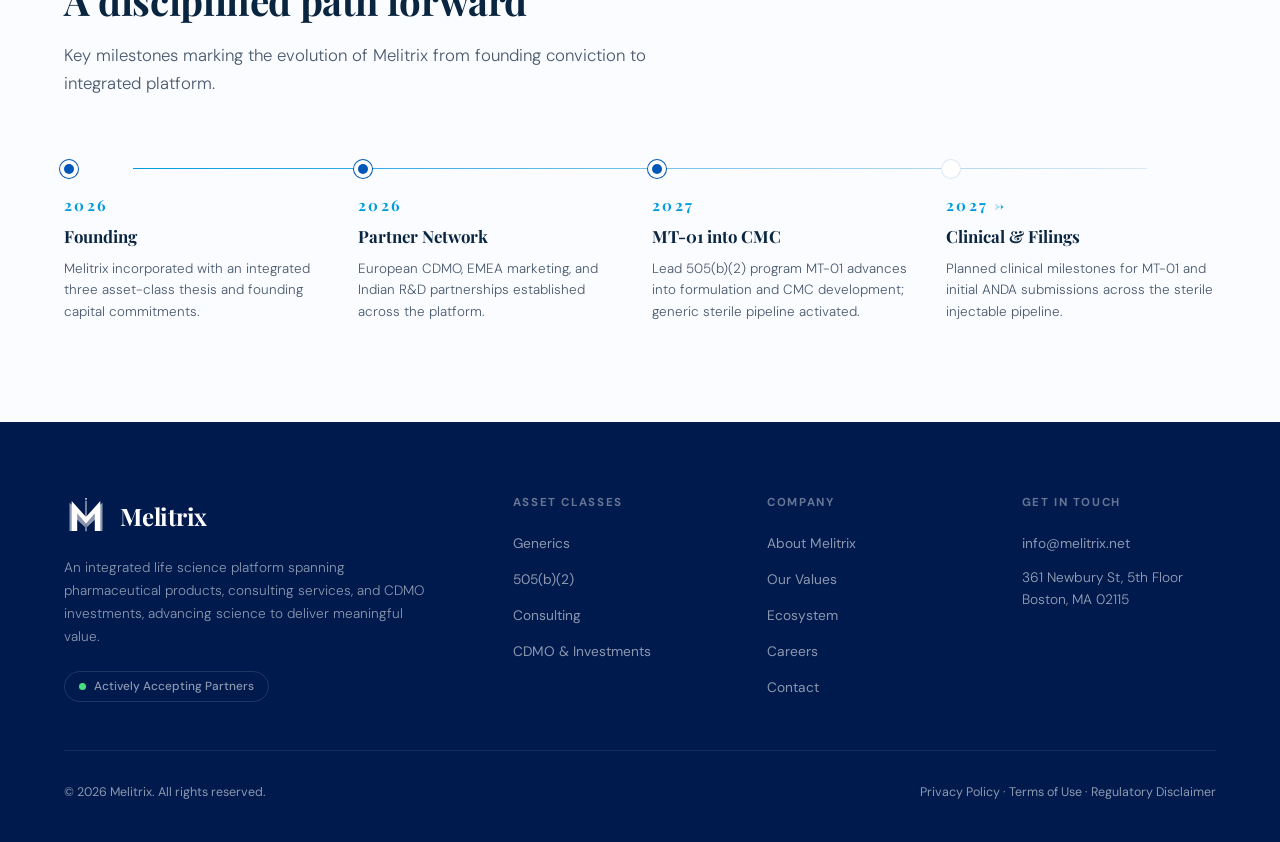
==== commit ed08b0a1: "Remove medical devices asset class across the site Deletes the Medical Devices section from asset-cl" ====
--- a/about.html
+++ b/about.html
@@ -436,9 +436,9 @@
     <div class="story-text">
       <div class="eyebrow reveal">Our Story</div>
       <h2 class="section-title reveal reveal-delay-1" style="margin-bottom: 24px;">From a conviction to a platform.</h2>
-      <p class="reveal reveal-delay-2">Melitrix was founded on a single conviction, that <strong>integrated life science platforms can address problems no single-asset company can solve alone</strong>. The barriers to bringing medicine and medical technology to patients are no longer purely scientific; they are regulatory, commercial, and operational in equal measure.</p>
-      <p class="reveal reveal-delay-2">We structured the company around four asset classes on purpose. Devices inform formulation. Formulation informs manufacturing. Manufacturing informs capital deployment. Capital deployment informs the next program we pursue. Each discipline sharpens the others.</p>
-      <p class="reveal reveal-delay-3">Melitrix is executing a high-impact portfolio strategy, led by our lead 505(b)(2) candidate <strong>MT-01</strong>, and a robust pipeline of sterile injectable generics. With a diagnostic device program already in the commercial stage, our operations are fortified by a global-from-day-one platform. This is supported by our extensive network of European CDMOs, EMEA marketing partners, and our sophisticated R&amp;D and regulatory infrastructure.</p>
+      <p class="reveal reveal-delay-2">Melitrix was founded on a single conviction, that <strong>integrated life science platforms can address problems no single-asset company can solve alone</strong>. The barriers to bringing medicine to patients are no longer purely scientific; they are regulatory, commercial, and operational in equal measure.</p>
+      <p class="reveal reveal-delay-2">We structured the company around three asset classes on purpose. Formulation informs manufacturing. Manufacturing informs capital deployment. Capital deployment informs the next program we pursue. Each discipline sharpens the others.</p>
+      <p class="reveal reveal-delay-3">Melitrix is executing a high-impact portfolio strategy, led by our lead 505(b)(2) candidate <strong>MT-01</strong>, and a robust pipeline of sterile injectable generics. Our operations are fortified by a global-from-day-one platform, supported by our extensive network of European CDMOs, EMEA marketing partners, and our sophisticated R&amp;D and regulatory infrastructure.</p>
     </div>
     <div class="story-image reveal reveal-delay-1">
       <img src="https://images.unsplash.com/photo-1579165466741-7f35e4755660?w=900&q=80" alt="Scientific research">
@@ -527,7 +527,7 @@
       <div class="milestone reveal">
         <div class="milestone-date">2026</div>
         <div class="milestone-title">Founding</div>
-        <p class="milestone-text">Melitrix incorporated with an integrated four asset-class thesis and founding capital commitments.</p>
+        <p class="milestone-text">Melitrix incorporated with an integrated three asset-class thesis and founding capital commitments.</p>
       </div>
       <div class="milestone reveal reveal-delay-1">
         <div class="milestone-date">2026</div>
@@ -542,7 +542,7 @@
       <div class="milestone future reveal reveal-delay-3">
         <div class="milestone-date">2027 →</div>
         <div class="milestone-title">Clinical &amp; Filings</div>
-        <p class="milestone-text">Planned clinical milestones for MT-01, initial ANDA submissions, and first device 510(k) activities.</p>
+        <p class="milestone-text">Planned clinical milestones for MT-01 and initial ANDA submissions across the sterile injectable pipeline.</p>
       </div>
     </div>
   </div>
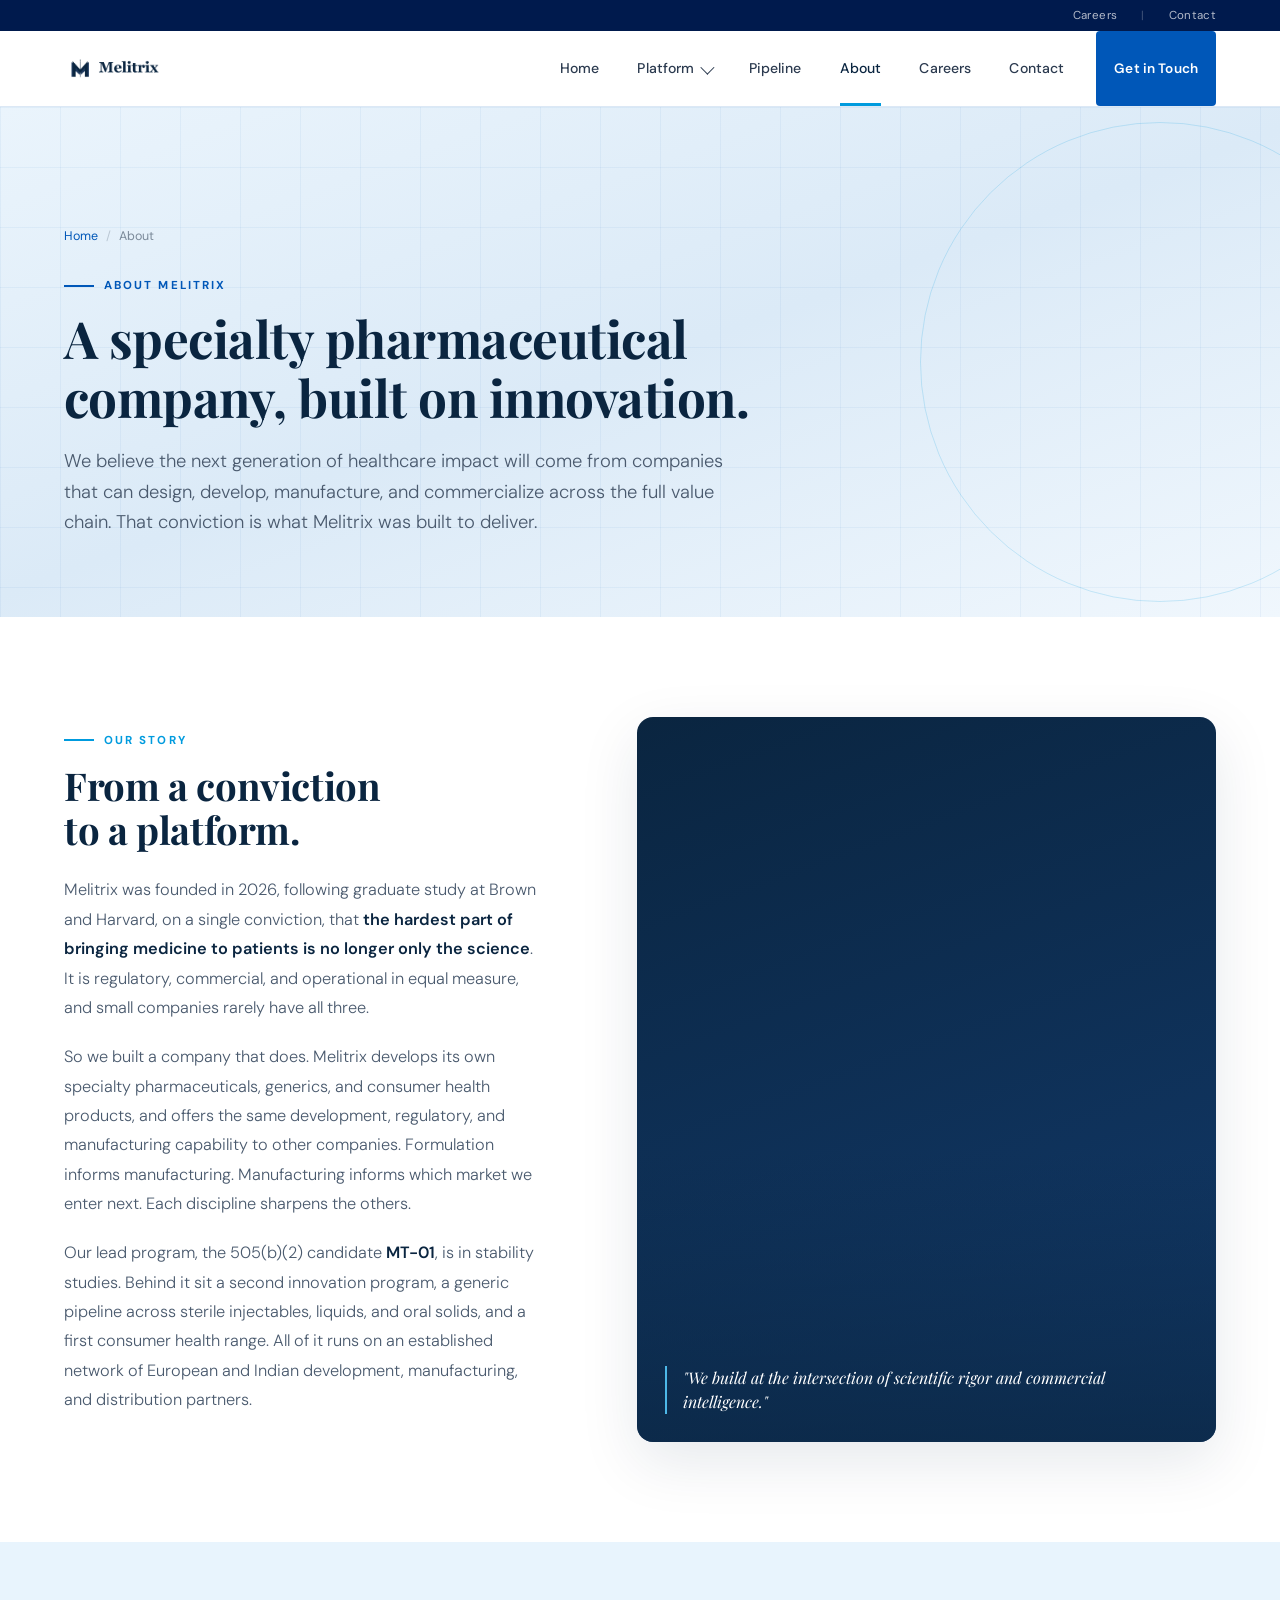
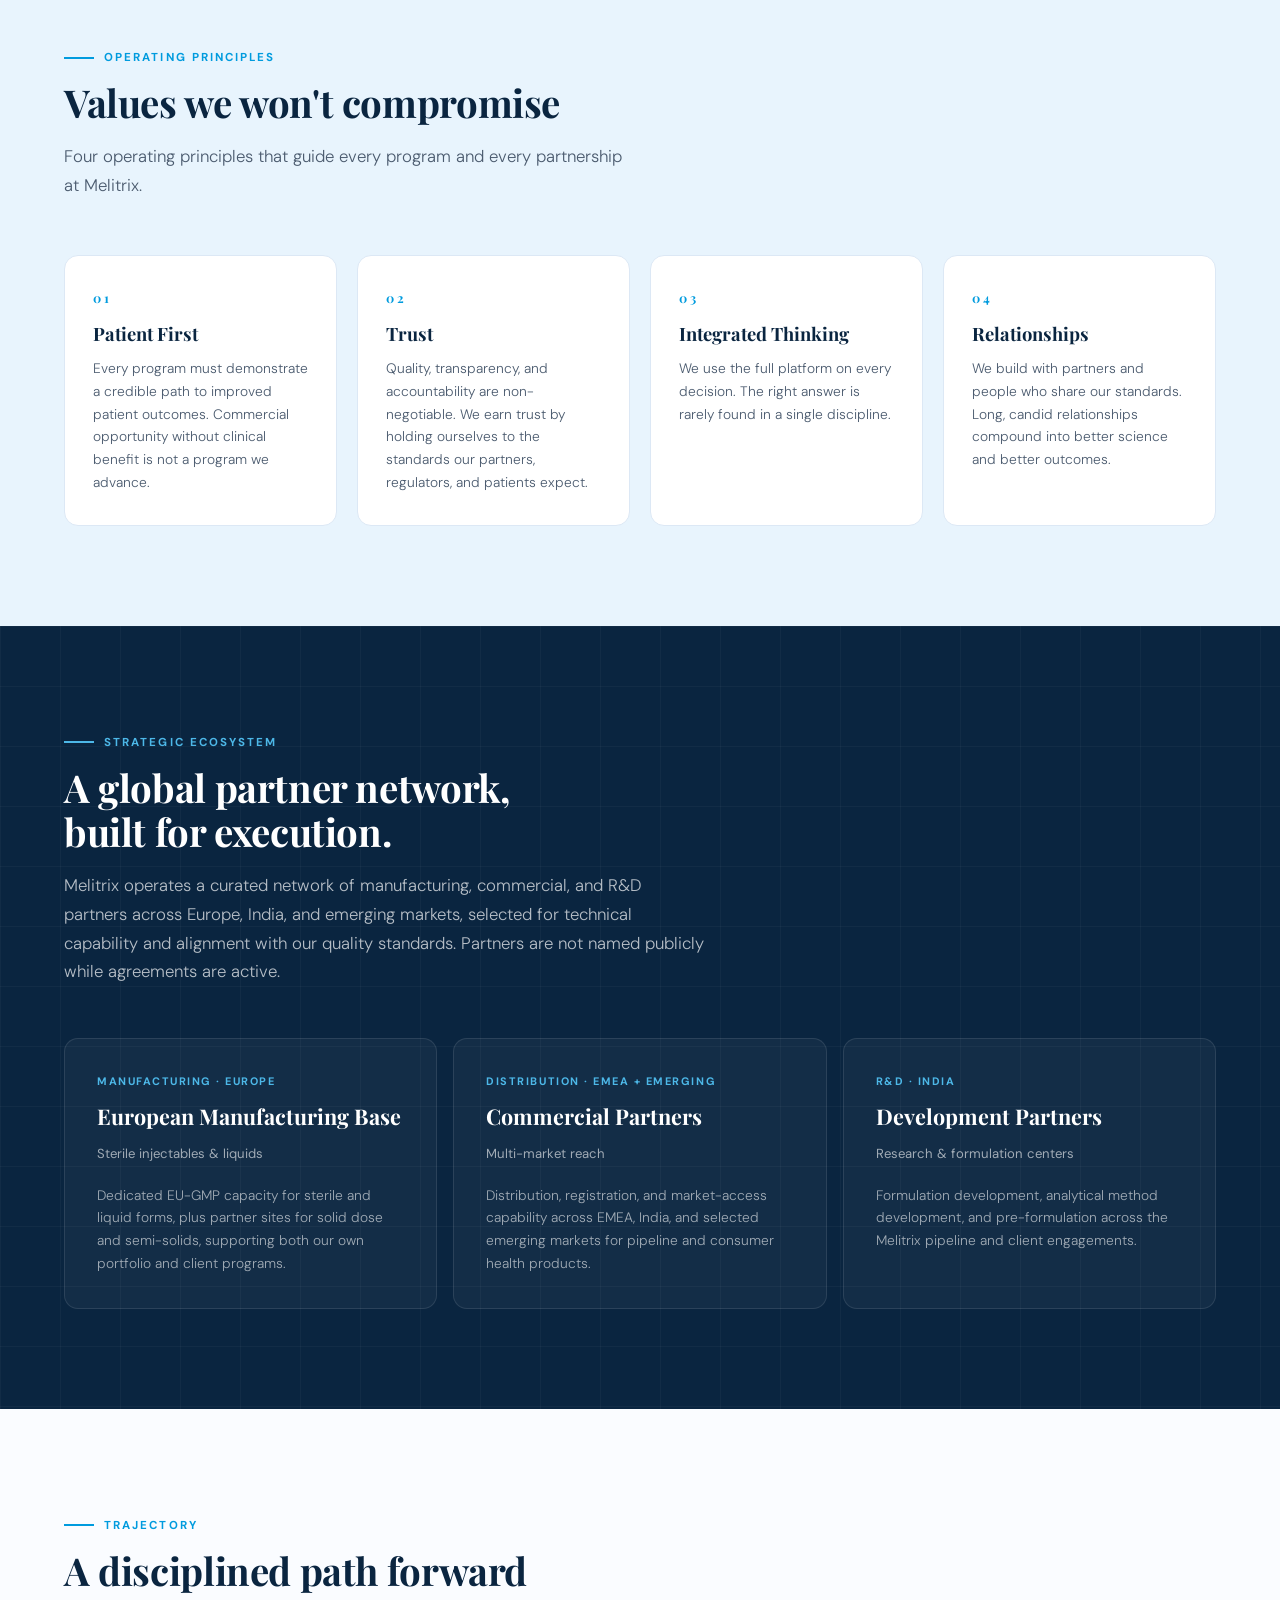
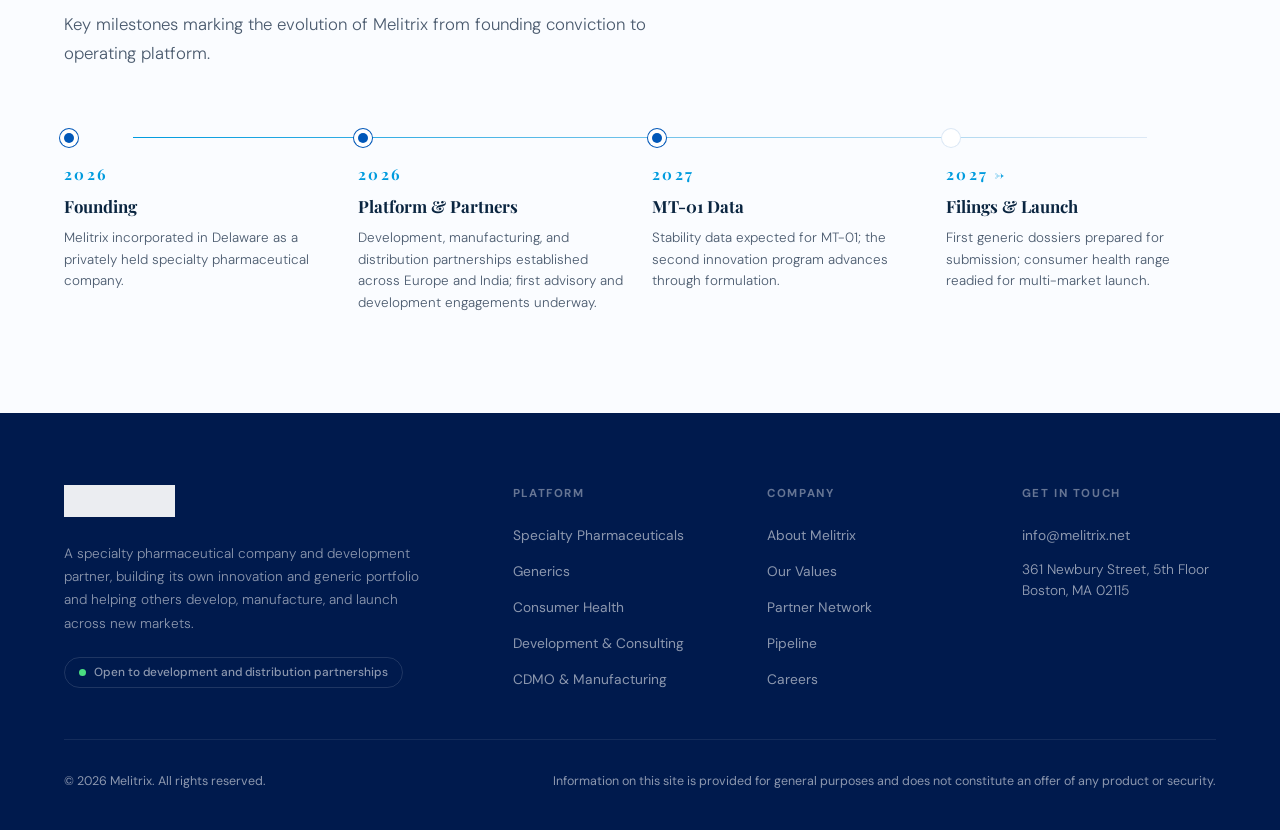
==== commit 5b0a97ad: "Reposition site around specialty pharma + development services Repositions Melitrix from an investor" ====
--- a/about.html
+++ b/about.html
@@ -3,9 +3,21 @@
 <head>
 <meta charset="UTF-8">
 <meta name="viewport" content="width=device-width, initial-scale=1.0">
-<title>Melitrix, About & Leadership</title>
+<title>Melitrix, About</title>
+<meta name="description" content="Melitrix is a specialty pharmaceutical company founded in 2026 on an innovation-first thesis, backed by an established European and Indian manufacturing and regulatory network. Privately held, built for the long horizon.">
+<link rel="canonical" href="https://melitrix.net/about.html">
+<link rel="icon" type="image/png" href="assets/melitrix-mark.png">
+<link rel="apple-touch-icon" href="assets/apple-touch-icon.png">
+<meta name="theme-color" content="#0a2540">
+<meta property="og:type" content="website">
+<meta property="og:site_name" content="Melitrix">
+<meta property="og:title" content="Melitrix, About">
+<meta property="og:description" content="A specialty pharmaceutical company founded in 2026 on an innovation-first thesis, backed by an established European and Indian network.">
+<meta property="og:url" content="https://melitrix.net/about.html">
+<meta property="og:image" content="https://melitrix.net/assets/og-image.png">
+<meta name="twitter:card" content="summary_large_image">
 <link href="https://fonts.googleapis.com/css2?family=Playfair+Display:wght@400;600;700&family=DM+Sans:ital,wght@0,300;0,400;0,500;0,600;1,300&display=swap" rel="stylesheet">
-<link rel="stylesheet" href="assets/shared.css?v=2">
+<link rel="stylesheet" href="assets/shared.css?v=4">
 <style>
   /* ── STORY ── */
   .story-section { background: white; padding: 100px 5%; }
@@ -425,7 +437,7 @@
       <span>About</span>
     </div>
     <div class="eyebrow reveal">About Melitrix</div>
-    <h1 class="reveal reveal-delay-1">An integrated life science platform, by operators, for patients.</h1>
+    <h1 class="reveal reveal-delay-1">A specialty pharmaceutical company, built on innovation.</h1>
     <p class="page-sub reveal reveal-delay-2">We believe the next generation of healthcare impact will come from companies that can design, develop, manufacture, and commercialize across the full value chain. That conviction is what Melitrix was built to deliver.</p>
   </div>
 </header>
@@ -436,12 +448,11 @@
     <div class="story-text">
       <div class="eyebrow reveal">Our Story</div>
       <h2 class="section-title reveal reveal-delay-1" style="margin-bottom: 24px;">From a conviction to a platform.</h2>
-      <p class="reveal reveal-delay-2">Melitrix was founded on a single conviction, that <strong>integrated life science platforms can address problems no single-asset company can solve alone</strong>. The barriers to bringing medicine to patients are no longer purely scientific; they are regulatory, commercial, and operational in equal measure.</p>
-      <p class="reveal reveal-delay-2">We structured the company around three asset classes on purpose. Formulation informs manufacturing. Manufacturing informs capital deployment. Capital deployment informs the next program we pursue. Each discipline sharpens the others.</p>
-      <p class="reveal reveal-delay-3">Melitrix is executing a high-impact portfolio strategy, led by our lead 505(b)(2) candidate <strong>MT-01</strong>, and a robust pipeline of sterile injectable generics. Our operations are fortified by a global-from-day-one platform, supported by our extensive network of European CDMOs, EMEA marketing partners, and our sophisticated R&amp;D and regulatory infrastructure.</p>
-    </div>
-    <div class="story-image reveal reveal-delay-1">
-      <img src="https://images.unsplash.com/photo-1579165466741-7f35e4755660?w=900&q=80" alt="Scientific research">
+      <p class="reveal reveal-delay-2">Melitrix was founded in 2026, following graduate study at Brown and Harvard, on a single conviction, that <strong>the hardest part of bringing medicine to patients is no longer only the science</strong>. It is regulatory, commercial, and operational in equal measure, and small companies rarely have all three.</p>
+      <p class="reveal reveal-delay-2">So we built a company that does. Melitrix develops its own specialty pharmaceuticals, generics, and consumer health products, and offers the same development, regulatory, and manufacturing capability to other companies. Formulation informs manufacturing. Manufacturing informs which market we enter next. Each discipline sharpens the others.</p>
+      <p class="reveal reveal-delay-3">Our lead program, the 505(b)(2) candidate <strong>MT-01</strong>, is in stability studies. Behind it sit a second innovation program, a generic pipeline across sterile injectables, liquids, and oral solids, and a first consumer health range. All of it runs on an established network of European and Indian development, manufacturing, and distribution partners.</p>
+    </div>
+    <div class="story-image reveal reveal-delay-1" style="background: linear-gradient(160deg, #0a2540 0%, #123a6b 100%);">
       <div class="story-image-quote">"We build at the intersection of scientific rigor and commercial intelligence."</div>
     </div>
   </div>
@@ -453,7 +464,7 @@
     <div class="section-head">
       <div class="eyebrow reveal">Operating Principles</div>
       <h2 class="section-title reveal reveal-delay-1">Values we won't compromise</h2>
-      <p class="section-lead reveal reveal-delay-2">Four operating principles that guide every program, every partnership, and every capital decision at Melitrix.</p>
+      <p class="section-lead reveal reveal-delay-2">Four operating principles that guide every program and every partnership at Melitrix.</p>
     </div>
     <div class="values-grid">
       <div class="value-card reveal">
@@ -486,29 +497,29 @@
     <div class="section-head">
       <div class="eyebrow reveal">Strategic Ecosystem</div>
       <h2 class="section-title reveal reveal-delay-1">A global partner network,<br>built for execution.</h2>
-      <p class="section-lead reveal reveal-delay-2">Melitrix operates a curated network of CDMO, commercial, and R&amp;D partners across Europe, India, and EMEA, selected for technical capability and alignment with our quality standards.</p>
+      <p class="section-lead reveal reveal-delay-2">Melitrix operates a curated network of manufacturing, commercial, and R&amp;D partners across Europe, India, and emerging markets, selected for technical capability and alignment with our quality standards. Partners are not named publicly while agreements are active.</p>
     </div>
     <div class="partner-cards">
 
       <div class="partner-entry reveal">
-        <div class="partner-role-tag">CDMO &middot; Europe</div>
-        <div class="partner-company">European CDMO Partner</div>
-        <div class="partner-geo">Iberian peninsula</div>
-        <p class="partner-desc">Contract development and manufacturing across solid, liquid, and semi-solid pharmaceutical forms, EU-GMP certified, supporting our European supply.</p>
+        <div class="partner-role-tag">Manufacturing &middot; Europe</div>
+        <div class="partner-company">European Manufacturing Base</div>
+        <div class="partner-geo">Sterile injectables &amp; liquids</div>
+        <p class="partner-desc">Dedicated EU-GMP capacity for sterile and liquid forms, plus partner sites for solid dose and semi-solids, supporting both our own portfolio and client programs.</p>
       </div>
 
       <div class="partner-entry reveal reveal-delay-1">
-        <div class="partner-role-tag">Commercial &middot; EMEA</div>
-        <div class="partner-company">EMEA Commercial Partner</div>
-        <div class="partner-geo">Pan-EMEA distribution</div>
-        <p class="partner-desc">Distribution, brand, and market-access capability across the EMEA region for launched and pipeline products.</p>
+        <div class="partner-role-tag">Distribution &middot; EMEA + Emerging</div>
+        <div class="partner-company">Commercial Partners</div>
+        <div class="partner-geo">Multi-market reach</div>
+        <p class="partner-desc">Distribution, registration, and market-access capability across EMEA, India, and selected emerging markets for pipeline and consumer health products.</p>
       </div>
 
       <div class="partner-entry reveal reveal-delay-2">
         <div class="partner-role-tag">R&amp;D &middot; India</div>
-        <div class="partner-company">R&amp;D Support Partner</div>
-        <div class="partner-geo">Research &amp; formulation center</div>
-        <p class="partner-desc">Formulation development, analytical method development, and pre-formulation services across the Melitrix pipeline.</p>
+        <div class="partner-company">Development Partners</div>
+        <div class="partner-geo">Research &amp; formulation centers</div>
+        <p class="partner-desc">Formulation development, analytical method development, and pre-formulation across the Melitrix pipeline and client engagements.</p>
       </div>
 
     </div>
@@ -521,28 +532,28 @@
     <div class="section-head">
       <div class="eyebrow reveal">Trajectory</div>
       <h2 class="section-title reveal reveal-delay-1">A disciplined path forward</h2>
-      <p class="section-lead reveal reveal-delay-2">Key milestones marking the evolution of Melitrix from founding conviction to integrated platform.</p>
+      <p class="section-lead reveal reveal-delay-2">Key milestones marking the evolution of Melitrix from founding conviction to operating platform.</p>
     </div>
     <div class="timeline">
       <div class="milestone reveal">
         <div class="milestone-date">2026</div>
         <div class="milestone-title">Founding</div>
-        <p class="milestone-text">Melitrix incorporated with an integrated three asset-class thesis and founding capital commitments.</p>
+        <p class="milestone-text">Melitrix incorporated in Delaware as a privately held specialty pharmaceutical company.</p>
       </div>
       <div class="milestone reveal reveal-delay-1">
         <div class="milestone-date">2026</div>
-        <div class="milestone-title">Partner Network</div>
-        <p class="milestone-text">European CDMO, EMEA marketing, and Indian R&amp;D partnerships established across the platform.</p>
+        <div class="milestone-title">Platform &amp; Partners</div>
+        <p class="milestone-text">Development, manufacturing, and distribution partnerships established across Europe and India; first advisory and development engagements underway.</p>
       </div>
       <div class="milestone reveal reveal-delay-2">
         <div class="milestone-date">2027</div>
-        <div class="milestone-title">MT-01 into CMC</div>
-        <p class="milestone-text">Lead 505(b)(2) program MT-01 advances into formulation and CMC development; generic sterile pipeline activated.</p>
+        <div class="milestone-title">MT-01 Data</div>
+        <p class="milestone-text">Stability data expected for MT-01; the second innovation program advances through formulation.</p>
       </div>
       <div class="milestone future reveal reveal-delay-3">
         <div class="milestone-date">2027 →</div>
-        <div class="milestone-title">Clinical &amp; Filings</div>
-        <p class="milestone-text">Planned clinical milestones for MT-01 and initial ANDA submissions across the sterile injectable pipeline.</p>
+        <div class="milestone-title">Filings &amp; Launch</div>
+        <p class="milestone-text">First generic dossiers prepared for submission; consumer health range readied for multi-market launch.</p>
       </div>
     </div>
   </div>
--- a/assets/shared.css
+++ b/assets/shared.css
@@ -44,15 +44,17 @@
 }
 
 *, *::before, *::after { box-sizing: border-box; margin: 0; padding: 0; }
-html { scroll-behavior: smooth; }
+html { scroll-behavior: smooth; overflow-x: hidden; }
 
 body {
   font-family: 'DM Sans', sans-serif;
   background: var(--white);
   color: var(--slate-dark);
   overflow-x: hidden;
+  max-width: 100%;
   line-height: 1.5;
 }
+img { max-width: 100%; }
 
 /* ── TYPE ── */
 h1, h2, h3, h4 {
@@ -93,17 +95,14 @@
   backdrop-filter: blur(12px);
 }
 .nav-logo {
-  display: flex; align-items: center; gap: 12px;
-  text-decoration: none;
-}
-.logo-mark {
-  width: 40px; height: 40px;
-  display: inline-flex;
-  align-items: center;
-  justify-content: center;
-  flex-shrink: 0;
-}
-.logo-mark svg { width: 100%; height: 100%; display: block; }
+  display: flex; align-items: center;
+  text-decoration: none;
+}
+.nav-logo-img {
+  height: 30px;
+  width: auto;
+  display: block;
+}
 .logo-wordmark {
   font-family: 'Playfair Display', serif;
   font-size: 1.4rem;
@@ -112,6 +111,15 @@
   letter-spacing: -0.01em;
 }
 .logo-wordmark span { color: inherit; }
+.footer-logo { display: inline-block; margin-bottom: 18px; }
+.footer-logo-img {
+  height: 32px;
+  width: auto;
+  display: block;
+  /* Brand wordmark ships in navy; render it white on the dark footer. */
+  filter: brightness(0) invert(1);
+  opacity: 0.92;
+}
 
 .nav-menu {
   display: flex; gap: 2px; list-style: none;
@@ -239,6 +247,71 @@
 }
 .nav-cta:hover { background: var(--navy); transform: translateY(-1px); }
 
+/* ── Mobile menu toggle (hamburger) ── */
+.nav-toggle {
+  display: none;
+  flex-direction: column;
+  justify-content: center;
+  gap: 5px;
+  width: 44px; height: 44px;
+  padding: 10px;
+  background: transparent;
+  border: 0;
+  cursor: pointer;
+}
+.nav-toggle span {
+  display: block;
+  height: 2px;
+  width: 100%;
+  background: var(--navy);
+  border-radius: 2px;
+  transition: transform 0.25s ease, opacity 0.2s ease;
+}
+.nav-toggle.is-open span:nth-child(1) { transform: translateY(7px) rotate(45deg); }
+.nav-toggle.is-open span:nth-child(2) { opacity: 0; }
+.nav-toggle.is-open span:nth-child(3) { transform: translateY(-7px) rotate(-45deg); }
+
+/* ── Mobile menu panel ── */
+.mobile-menu {
+  position: fixed;
+  top: 76px; left: 0; right: 0; bottom: 0;
+  z-index: 99;
+  background: white;
+  overflow-y: auto;
+  border-top: 1px solid var(--border);
+  animation: mobile-menu-in 0.2s ease;
+}
+@keyframes mobile-menu-in {
+  from { opacity: 0; transform: translateY(-8px); }
+  to { opacity: 1; transform: translateY(0); }
+}
+.mobile-menu-inner {
+  display: flex;
+  flex-direction: column;
+  padding: 16px 6% 48px;
+}
+.mobile-link {
+  font-family: 'Playfair Display', serif;
+  font-size: 1.15rem;
+  font-weight: 700;
+  color: var(--navy);
+  text-decoration: none;
+  padding: 16px 0 10px;
+  border-bottom: 1px solid var(--border-soft);
+}
+.mobile-link.active { color: var(--blue); }
+.mobile-sublink {
+  font-size: 0.9rem;
+  font-weight: 500;
+  color: var(--slate);
+  text-decoration: none;
+  padding: 11px 0 11px 16px;
+  border-bottom: 1px solid var(--border-soft);
+}
+.mobile-sublink:hover, .mobile-link:hover { color: var(--blue); }
+.mobile-cta { margin-top: 28px; justify-content: center; }
+body.menu-open { overflow: hidden; }
+
 /* ══════════════════════════════════════════════
    SHARED PAGE PRIMITIVES
    ══════════════════════════════════════════════ */
@@ -253,11 +326,17 @@
   color: var(--sky);
   margin-bottom: 14px;
   display: inline-flex; align-items: center; gap: 10px;
+  flex-wrap: wrap;
+  max-width: 100%;
 }
 .eyebrow::before {
   content: ''; display: block;
   width: 30px; height: 2px;
   background: var(--sky);
+  flex-shrink: 0;
+}
+@media (max-width: 560px) {
+  .eyebrow { letter-spacing: 0.12em; font-size: 0.68rem; }
 }
 
 .section-title {
@@ -445,7 +524,11 @@
 @media (max-width: 1024px) {
   .nav-menu { display: none; }
   .top-utility { display: none; }
+  .nav-toggle { display: flex; }
   .footer-inner { grid-template-columns: 1fr 1fr; gap: 40px; }
+}
+@media (min-width: 1025px) {
+  .mobile-menu { display: none !important; }
 }
 @media (max-width: 640px) {
   section { padding: 72px 5%; }
